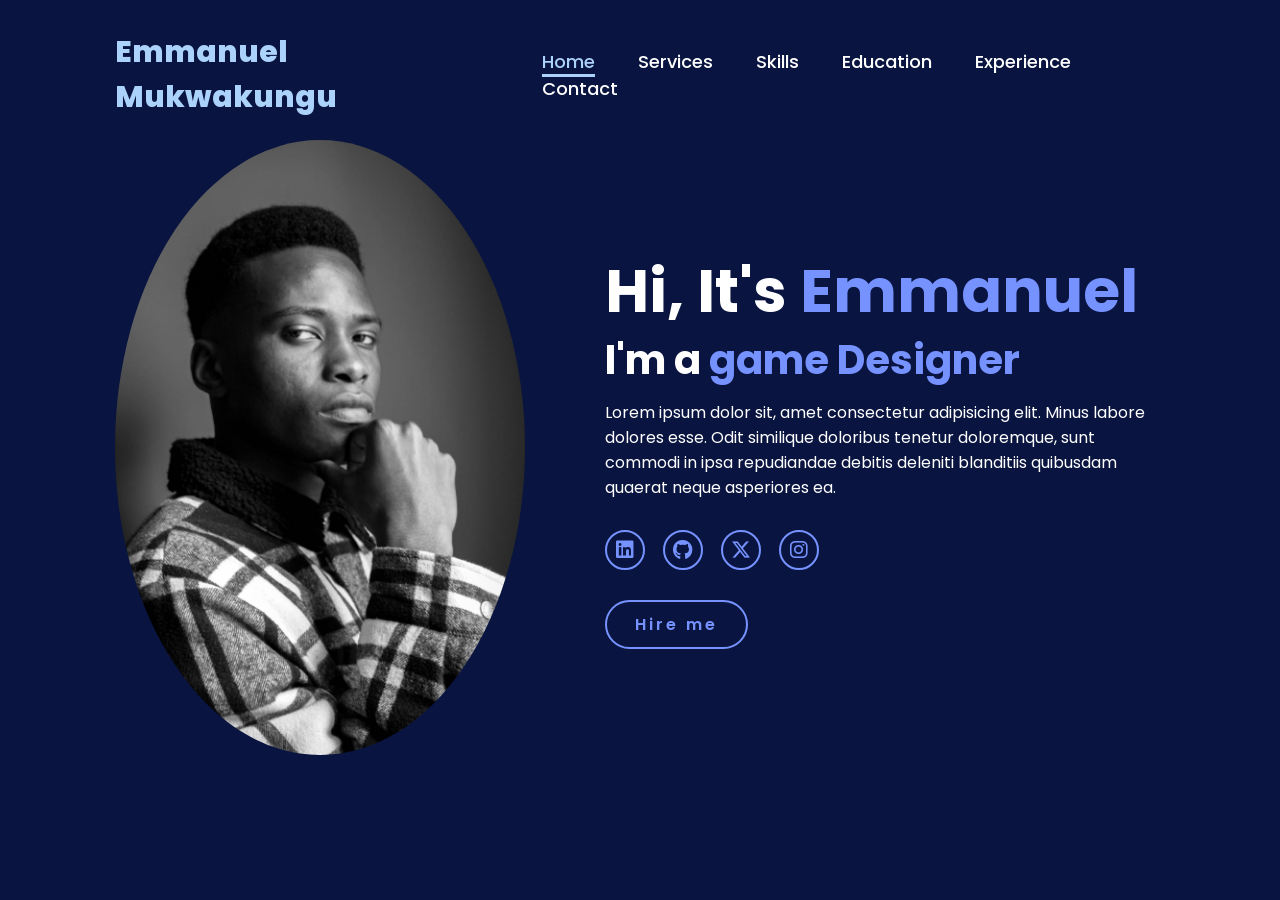
==== index.html @ b51cf949 "Initial portfolio upload" ====
<!DOCTYPE html>
<html lang="en">

<head>
  <meta charset="UTF-8">
  <meta name="viewport" content="width=device-width, initial-scale=1.0">
  <link rel="stylesheet" href="https://cdnjs.cloudflare.com/ajax/libs/font-awesome/6.5.2/css/all.min.css">
  <link rel="stylesheet" href="style.css">
  <title>Portfolio Website</title>
</head>

<body>
  <header>
    <a href="#" class="logo">Emmanuel Mukwakungu</a>

    <nav>
      <a href="#" class="active"> Home</a>
      <a href="#">Services</a>
      <a href="#">Skills</a>
      <a href="#">Education</a>
      <a href="#">Experience</a>
      <a href="#">Contact</a>
    </nav>
  </header>
  <section class="home">
    <div class="home-img">
      <img src="Portfolio Photo.jpeg" alt="">
    </div>
    <div class="home-content">
      <h1>Hi, It's <span>Emmanuel</span></h1>
      <h3 class="typing-text">I'm a <span></span></h3>
      <p>Lorem ipsum dolor sit, amet consectetur adipisicing elit. Minus labore dolores esse. Odit similique doloribus
        tenetur doloremque, sunt commodi in ipsa repudiandae debitis deleniti blanditiis quibusdam quaerat neque
        asperiores ea.</p>
      <div class="social-icons">
        <a href="#"><i class="fa-brands fa-linkedin"></i></a>
        <a href="#"><i class="fa-brands fa-github"></i></a>
        <a href="#"><i class="fa-brands fa-x-twitter"></i></a>
        <a href="#"><i class="fa-brands fa-instagram"></i></a>
      </div>
      <a href="#" class="btn">Hire me</a>
    </div>
  </section>
</body>

</html>
---- style.css ----
@import url('https://fonts.googleapis.com/css2?family=Poppins:wght@100;200;300;400;500;600&display=swap');

* {
  margin: 0;
  padding: 0;
  box-sizing: border-box;
  text-decoration: none;
  border: none;
  outline: none;
  font-family: 'Poppins', sans-serif;
}

html {
  font-size: 62.5%;
}

body {
  width: 100%;
  height: 100vh;
  overflow-x: hidden;
  background-color: #091540;
  color: white;
}

header {
  margin-top: 20px;
  position: fixed;
  top: 0;
  left: 0;
  width: 100%;
  padding: 1rem 9%;
  background-color: transparent;
  filter: drop-shadow(10px);
  display: flex;
  justify-content: space-between;
  align-items: center;
  z-index: 100;
}

.logo {
  font-size: 3rem;
  color: #ABD2FA;
  font-weight: 800;
  cursor: pointer;
  transition: 0.5s ease;
}

.logo:hover {
  transform: scale(1.1);
}

nav a {
  font-size: 1.8rem;
  color: white;
  margin-left: 4rem;
  font-weight: 500;
  transition: 0.3s ease;
  border-bottom: 3px solid transparent;
}

nav a:hover,
nav a.active {
  color: #ABD2FA;
  border-bottom: 3px solid #ABD2FA;
}

@media(max-width:995px) {
  nav {
    position: absolute;
    display: none;
    top: 0;
    right: 0;
    width: 40%;
    border-left: 3px solid #1B2CC1;
    border-bottom: 3px solid #1B2CC1;
    border-bottom-left-radius: 2rem;
    padding: 1rem solid;
    background-color: #161616;
    border-top: 0.1rem solid rgba(0, 0, 0, 0.1);
  }

  nav.active {
    display: block;
  }

  nav a {
    display: block;
    font-size: 2rem;
    margin: 3rem 0;
  }

  nav a:hover,
  nav a.active {
    padding: 1rem;
    border-radius: 0.5rem;
    border-bottom: 0.5rem solid #1B2CC1;
  }
}

section {
  min-height: 100vh;
  padding: 5rem 9% 5rem;
}

.home {
  display: flex;
  justify-content: center;
  align-items: center;
  gap: 8rem;
  background-color: #091540;
}

.home .home-content h1 {
  font-size: 6rem;
  font-weight: 700;
  line-height: 1.3;
}

span {
  color: #7692FF;
}

.home-content h3 {
  font-size: 4rem;
  margin-bottom: 1rem;
  font-weight: 700;
}

.home-content p {
  font-size: 1.6rem;
}

.home-img {
  border-radius: 50%;
}

.home-img img {
  position: relative;
  width: 32vw;
  border-radius: 50%;
  box-shadow: 0 0 25px solid #7692FF;
  cursor: pointer;
  transition: 0.2s linear;
}

.home-img img:hover {
  font-size: 1.8rem;
  font-weight: 500;
}

.social-icons a {
  display: inline-flex;
  justify-content: center;
  align-items: center;
  width: 4rem;
  height: 4rem;
  background-color: transparent;
  border: 0.2rem solid #7692FF;
  font-size: 2rem;
  border-radius: 50%;
  margin: 3rem 1.5rem 3rem 0;
  transition: 0.3s ease;
  color: #7692FF;
}

.social-icons a:hover {
  color: #3D518C;
  transform: scale(1.3) translateY(-5px);
  background-color: #ABD2FA;
  box-shadow: 0 0 25px #ABD2FA;
}

.btn {
  display: inline-block;
  padding: 1rem 2.8rem;
  background-color: #091540;
  border-radius: 4rem;
  font-size: 1.6rem;
  color: #7692FF;
  letter-spacing: 0.3rem;
  font-weight: 600;
  border: 2px solid #7692FF;
  transition: 0.3s ease;
  cursor: pointer;
}

.btn:hover {
  transform: scale3d(1.03);
  background-color: #1B2CC1;
  color: white;
  box-shadow: 0 0 25px #1B2CC1;
}

.typing-text {
  font-size: 34px;
  font-weight: 600;
  min-width: 280px;
}

.typing-text span {
  position: relative;
}

.typing-text span::before {
  content: "game Designer";
  color: #7692FF;
  animation: words 20s infinite;
}

.typing-text span::after {
  content: "";
  background-color: #091540;
  position: absolute;
  width: calc(100% + 8px);
  height: 100%;
  border-left: 3px solid #091540;
  right: -8;
  animation: cursor 0.6s infinite;
}

@keyframes cursor {
  to {
    border-left: 3px solid #ABD2FA;
  }
}

@keyframes words {

  0%,
  20% {
    content: "Game Designer";
  }

  21%,
  40% {
    content: "Game Developer";
  }

  41%,
  60% {
    content: "Web Designer";
  }

  61%,
  100% {
    content: "Basketball Player";
  }
}

@media (max-width: 1000px) {
  .home {
    gap: 4rem;
  }
}

@media(max-width:995px) {
  .home {
    flex-direction: column;
    margin: 5rem 4rem;
  }

  .home .home-content h3 {
    font-size: 2.5rem;
  }

  .home-content h1 {
    font-size: 5rem;
  }

  .home-img img {
    width: 70vw;
    margin-top: 4rem;
  }
}
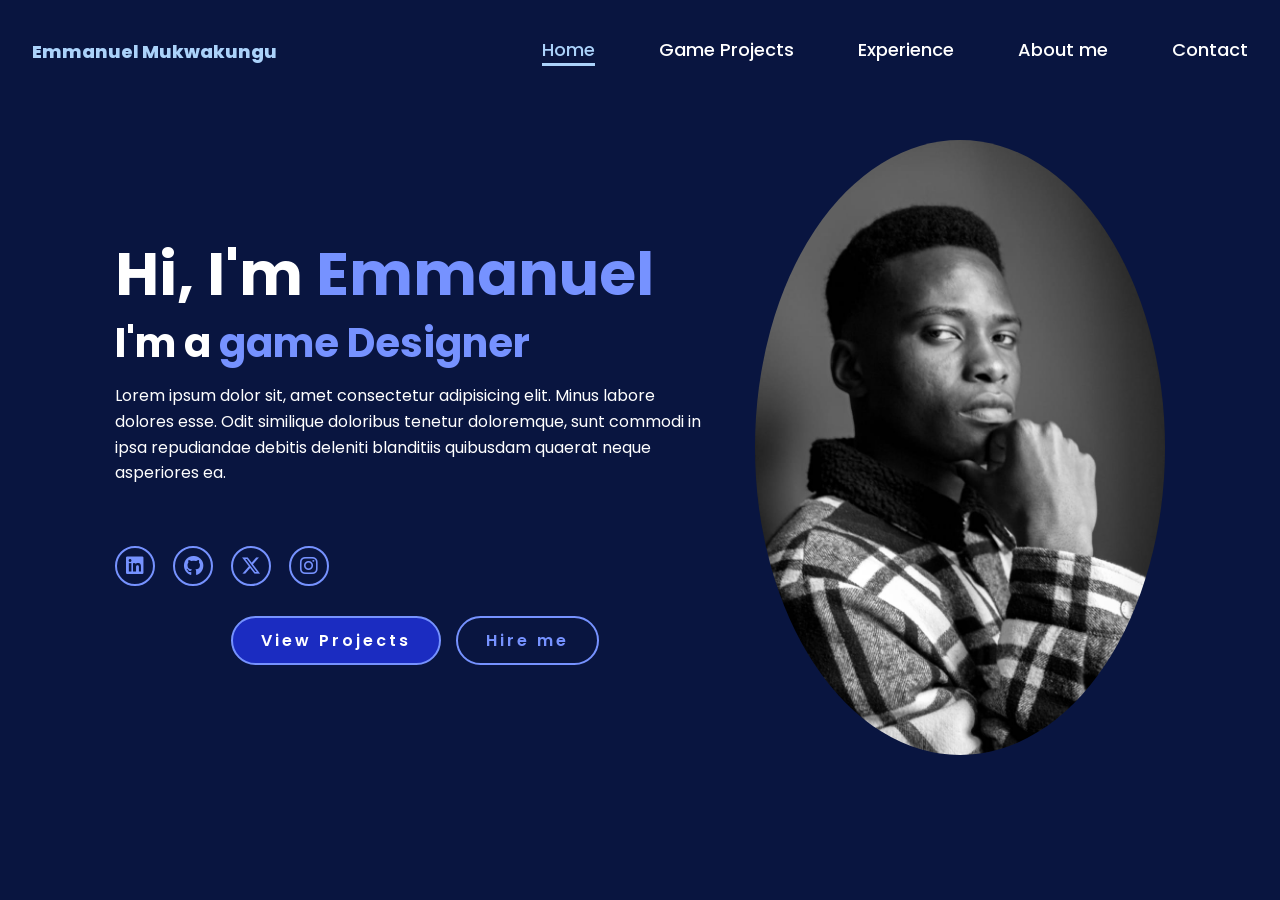
==== commit 6eca31cd: "Updating the home page" ====
--- a/index.html
+++ b/index.html
@@ -12,33 +12,43 @@
 <body>
   <header>
     <a href="#" class="logo">Emmanuel Mukwakungu</a>
+    <script src="script.js"></script>
+    <button class="menu-toggle" aria-label="Toggle navigation">
+      ☰
+    </button>
 
     <nav>
       <a href="#" class="active"> Home</a>
-      <a href="#">Services</a>
-      <a href="#">Skills</a>
-      <a href="#">Education</a>
-      <a href="#">Experience</a>
-      <a href="#">Contact</a>
+      <a href="#projects">Game Projects</a>
+      <a href="#aboutme">Experience</a>
+      <a href="#aboutme">About me</a>
+      <a href="#contact">Contact</a>
     </nav>
   </header>
-  <section class="home">
-    <div class="home-img">
-      <img src="Portfolio Photo.jpeg" alt="">
-    </div>
+  <section class="home" id="home">
     <div class="home-content">
-      <h1>Hi, It's <span>Emmanuel</span></h1>
+      <h1>Hi, I'm <span>Emmanuel</span></h1>
       <h3 class="typing-text">I'm a <span></span></h3>
-      <p>Lorem ipsum dolor sit, amet consectetur adipisicing elit. Minus labore dolores esse. Odit similique doloribus
+      <p>
+        Lorem ipsum dolor sit, amet consectetur adipisicing elit. Minus labore dolores esse. Odit similique doloribus
         tenetur doloremque, sunt commodi in ipsa repudiandae debitis deleniti blanditiis quibusdam quaerat neque
-        asperiores ea.</p>
+        asperiores ea.
+      </p>
       <div class="social-icons">
         <a href="#"><i class="fa-brands fa-linkedin"></i></a>
         <a href="#"><i class="fa-brands fa-github"></i></a>
         <a href="#"><i class="fa-brands fa-x-twitter"></i></a>
         <a href="#"><i class="fa-brands fa-instagram"></i></a>
       </div>
-      <a href="#" class="btn">Hire me</a>
+
+      <div class="home-buttons">
+      <a href="#projects" class="btn primary">View Projects</a>
+      <a href="#contact" class="btn secondary">Hire me</a>
+      </div>
+    </div>
+
+    <div class="home-img">
+      <img src="Portfolio Photo.jpeg" alt="Portrait of Emmanuel">
     </div>
   </section>
 </body>
--- a/style.css
+++ b/style.css
@@ -28,25 +28,32 @@
   top: 0;
   left: 0;
   width: 100%;
-  padding: 1rem 9%;
+  padding: /*1rem 9%*/16px 32px;
   background-color: transparent;
   filter: drop-shadow(10px);
   display: flex;
+  flex-wrap: wrap;
   justify-content: space-between;
   align-items: center;
   z-index: 100;
 }
 
 .logo {
-  font-size: 3rem;
+  font-size: 1.8rem;
   color: #ABD2FA;
   font-weight: 800;
+  white-space: nowrap;
   cursor: pointer;
   transition: 0.5s ease;
 }
 
 .logo:hover {
   transform: scale(1.1);
+}
+
+nav{
+  display: flex;
+  gap: 24px;
 }
 
 nav a {
@@ -62,6 +69,14 @@
 nav a.active {
   color: #ABD2FA;
   border-bottom: 3px solid #ABD2FA;
+}
+
+.menu-toggle{
+  display: none;
+  font-size: 2rem;
+  background: none;
+  border: none;
+  cursor: pointer;
 }
 
 @media(max-width:995px) {
@@ -102,11 +117,13 @@
   padding: 5rem 9% 5rem;
 }
 
+/* HOME sECTION */
 .home {
+  min-height: 100vh;
   display: flex;
-  justify-content: center;
+  justify-content: space-between;
   align-items: center;
-  gap: 8rem;
+  gap: 40px;
   background-color: #091540;
 }
 
@@ -128,8 +145,17 @@
 
 .home-content p {
   font-size: 1.6rem;
-}
-
+  line-height: 1.6;
+  margin-bottom: 30px;
+}
+
+.home-buttons{
+  display: flex;
+  gap: 15px;
+  justify-content: center;
+}
+
+/* HOME IMAGE */
 .home-img {
   border-radius: 50%;
 }
@@ -180,13 +206,25 @@
   letter-spacing: 0.3rem;
   font-weight: 600;
   border: 2px solid #7692FF;
-  transition: 0.3s ease;
+  transition: all 0.3s ease;
   cursor: pointer;
 }
 
-.btn:hover {
+.btn.primary{
+  background-color: #1B2CC1;
+  color: white;
+}
+
+.btn.primary:hover {
   transform: scale3d(1.03);
-  background-color: #1B2CC1;
+  background-color: #C9CEF7;
+  color: #1B2CC1;
+  box-shadow: 0 0 25px #C9CEF7;
+}
+
+.btn.secondary:hover {
+  transform: scale3d(1.03);
+  background-color: #7692FF;
   color: white;
   box-shadow: 0 0 25px #1B2CC1;
 }
@@ -271,4 +309,69 @@
     width: 70vw;
     margin-top: 4rem;
   }
+}
+
+
+/* RESPONSIVE HOME SECTION */
+@media (max-width: 768px){
+  .menu-toggle{
+    display: none;
+  }
+
+  .home{
+    flex-direction: column;
+    justify-content: center;
+    padding: 100px 5% 50px;
+    text-align: center;
+  }
+
+  .home-content{
+    max-width: 100%;
+  }
+
+  .home-buttons{
+    justify-content: center;
+    flex-wrap: wrap;
+  }
+
+  .home-img{
+    width: 420px;
+    margin-top: 30px;
+  }
+
+  .home-contnet h1{
+    font-size: 2.2rem;
+  }
+
+  .home-content h3{
+    font-size: 1.2rem;
+  }
+  
+  header nav{
+    display: none;
+  }
+
+  header{
+    flex-direction: column;
+    align-items: center;
+    gap: 16px;
+  }
+
+  .nav {
+    display: none;
+    flex-direction: column;
+    gap: 16px;
+    margin-top: 16px;
+    width: 100%;
+    text-align: center;
+
+  }
+
+  .nav.active{
+    display: flex;
+  }
+
+  .logo{
+    font-size: 1.5rem;
+  }
 }
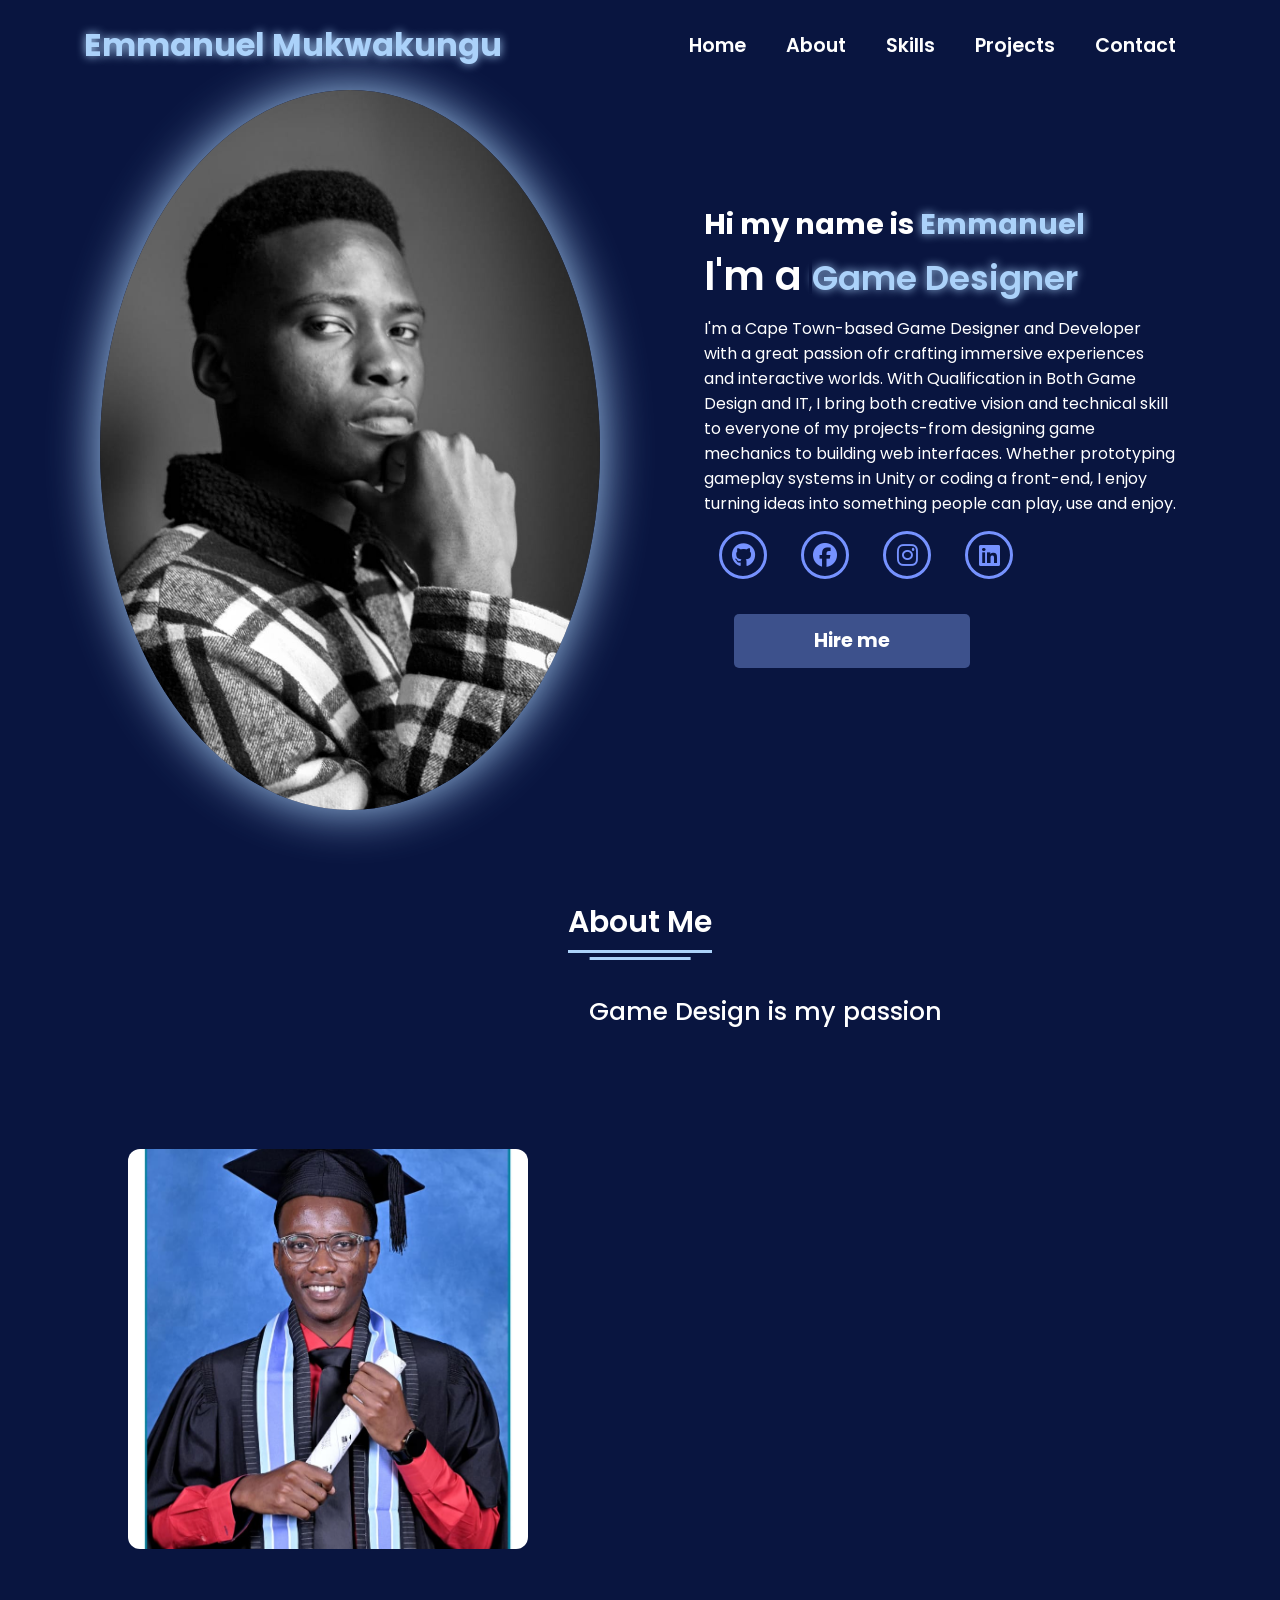
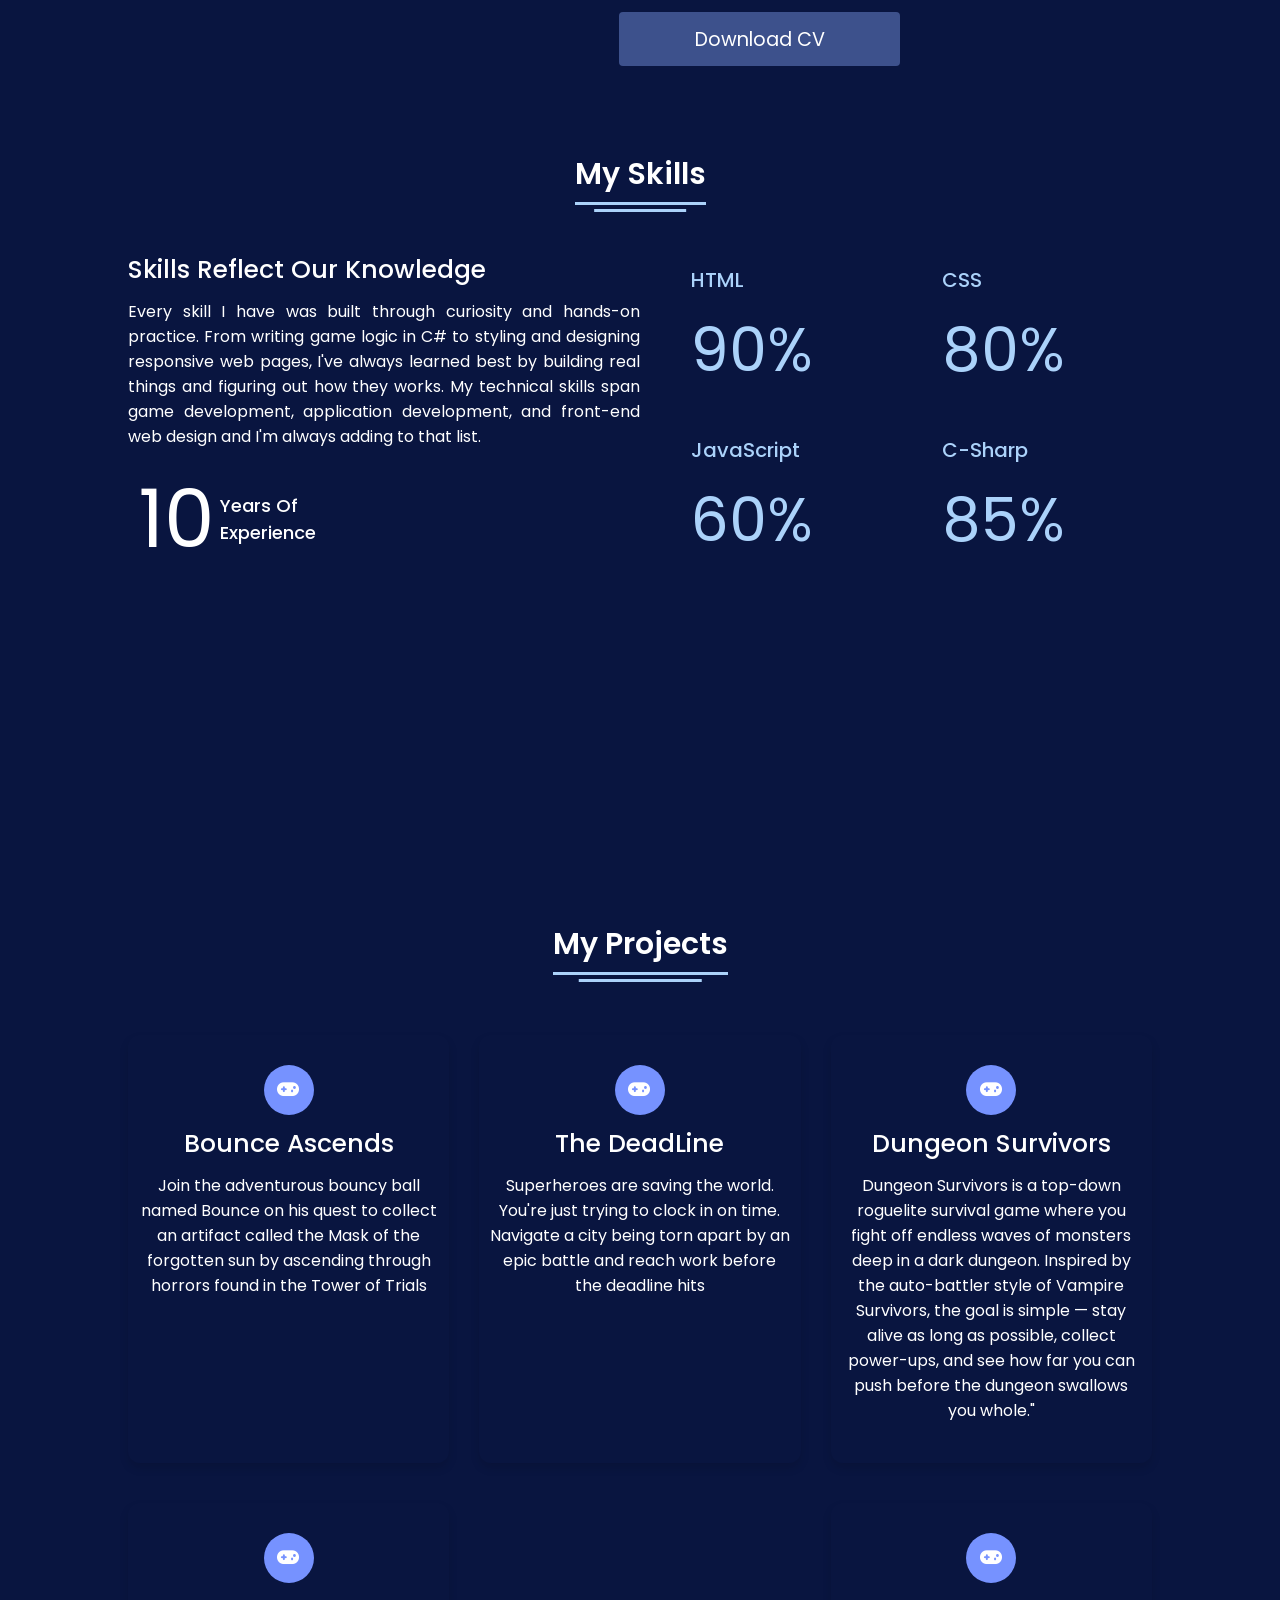
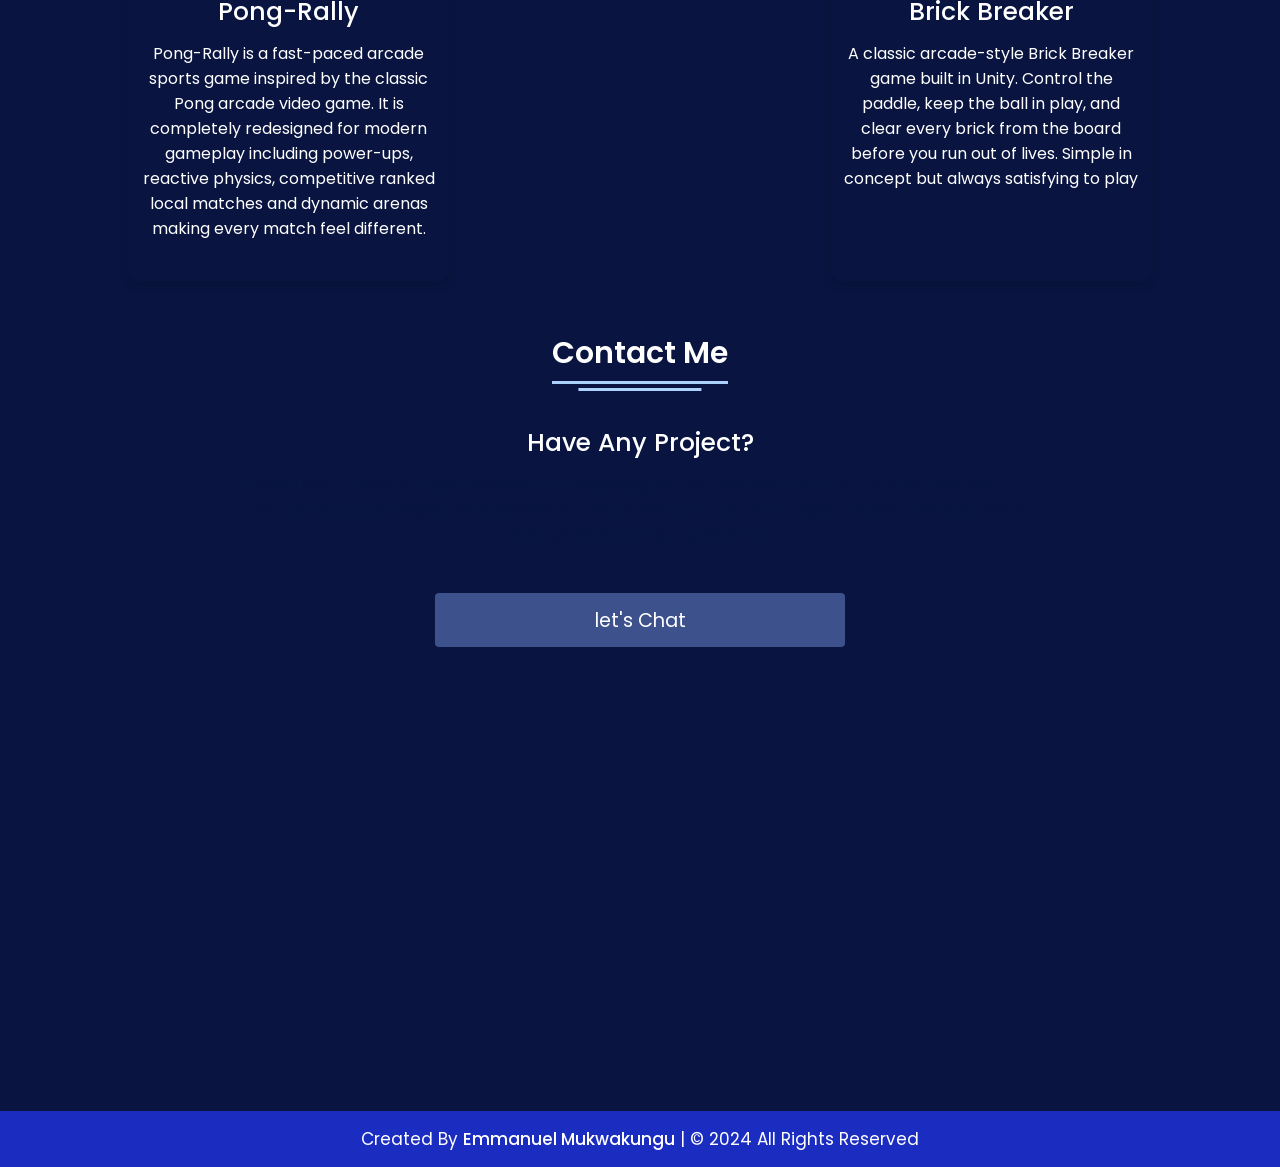
==== commit 43602334: "new website portfolio" ====
--- a/index.html
+++ b/index.html
@@ -1,56 +1,270 @@
 <!DOCTYPE html>
 <html lang="en">
-
 <head>
   <meta charset="UTF-8">
   <meta name="viewport" content="width=device-width, initial-scale=1.0">
   <link rel="stylesheet" href="https://cdnjs.cloudflare.com/ajax/libs/font-awesome/6.5.2/css/all.min.css">
   <link rel="stylesheet" href="style.css">
+  <link rel="stylesheet" href="https://unpkg.com/aos@next/dist/aos.css" />
   <title>Portfolio Website</title>
 </head>
-
 <body>
-  <header>
-    <a href="#" class="logo">Emmanuel Mukwakungu</a>
-    <script src="script.js"></script>
-    <button class="menu-toggle" aria-label="Toggle navigation">
-      ☰
-    </button>
-
-    <nav>
-      <a href="#" class="active"> Home</a>
-      <a href="#projects">Game Projects</a>
-      <a href="#aboutme">Experience</a>
-      <a href="#aboutme">About me</a>
-      <a href="#contact">Contact</a>
-    </nav>
-  </header>
-  <section class="home" id="home">
-    <div class="home-content">
-      <h1>Hi, I'm <span>Emmanuel</span></h1>
-      <h3 class="typing-text">I'm a <span></span></h3>
-      <p>
-        Lorem ipsum dolor sit, amet consectetur adipisicing elit. Minus labore dolores esse. Odit similique doloribus
-        tenetur doloremque, sunt commodi in ipsa repudiandae debitis deleniti blanditiis quibusdam quaerat neque
-        asperiores ea.
-      </p>
-      <div class="social-icons">
-        <a href="#"><i class="fa-brands fa-linkedin"></i></a>
-        <a href="#"><i class="fa-brands fa-github"></i></a>
-        <a href="#"><i class="fa-brands fa-x-twitter"></i></a>
-        <a href="#"><i class="fa-brands fa-instagram"></i></a>
-      </div>
-
-      <div class="home-buttons">
-      <a href="#projects" class="btn primary">View Projects</a>
-      <a href="#contact" class="btn secondary">Hire me</a>
-      </div>
-    </div>
-
-    <div class="home-img">
-      <img src="Portfolio Photo.jpeg" alt="Portrait of Emmanuel">
-    </div>
-  </section>
+
+<!--navigation menu-->
+<nav>
+  <div class="nav-container">
+  <div class="logo" data-aos="zoom-in" data-aos-duration="1500">
+    <span>Emmanuel Mukwakungu</span>
+  </div>
+  <div class="links">
+    <div class="link" data-aos="fade-up" data-aos-duration="1500" data-aos-delay="100"><a href="#home">Home</a></div>
+    <div class="link" data-aos="fade-up" data-aos-duration="1500" data-aos-delay="200"><a href="#about">About</a></div>
+    <div class="link" data-aos="fade-up" data-aos-duration="1500" data-aos-delay="300"><a href="#skills">Skills</a></div>
+    <div class="link" data-aos="fade-up" data-aos-duration="1500" data-aos-delay="400"><a href="#projects">Projects</a></div>
+    <div class="link" data-aos="fade-up" data-aos-duration="1500" data-aos-delay="500"><a href="#contact">Contact</a></div>
+  </div>
+  <i class="fa-solid fa-bars hamburg" onclick="hamburg()"></i>
+  </div>
+
+  <div class="dropdown">
+    <div class="links">
+      <a href="#home">Home</a>
+      <a href="#about">About</a>
+      <a href="#skills">Skills</a>
+      <a href="#projects">Projects</a>
+      <a href="#contacts">Contacts</a>
+      <i class="fa-solid fa-xmark cancel" onclick="cancel()"></i>
+    </div>
+  </div>
+</nav>
+<section>
+  <div class="main-container" data-aos="zoom-out" data-aos-duration="3000">
+    <div class="image">
+      <img src="Portfolio Photo.jpeg" alt="">
+    </div>
+    <div class="content">
+      <h1 data-aos="fade-left" data-aos-duration="1500" data-aos-delay="700">
+        Hi my name is <span>Emmanuel</span>
+      </h1>
+      <div class="typewriter" data-aos="fade-right" data-aos-duration="1500" data-aos-delay="900">
+        I'm a <span class="typewriter-text"><span></span></span>
+       
+      </div>
+      <p data-aos="flip-down" data-aos-duration="1500" data-aos-delay="1100">I'm a Cape Town-based Game Designer and Developer 
+        with a great passion ofr crafting immersive experiences and interactive worlds. With Qualification in Both Game Design 
+        and IT, I bring both creative vision and technical skill to everyone of my projects-from designing game mechanics to building web interfaces. 
+        Whether prototyping gameplay systems in Unity or coding a front-end, I enjoy turning ideas into something people can play, use and enjoy.</p>
+      <div class="social-links">
+        <a href="#" data-aos="fade-up" data-aos-duration="1500" data-aos-delay="1300">
+          <i class="fa-brands fa-github"></i>
+        </a>
+        <a href="#" data-aos="fade-up" data-aos-duration="1500" data-aos-delay="1400">
+          <i class="fa-brands fa-facebook"></i>
+        </a>
+        <a href="#"data-aos="fade-up" data-aos-duration="1500" data-aos-delay="1500">
+          <i class="fa-brands fa-instagram"></i>
+        </a>
+        <a href="https://www.linkedin.com/in/emmanuel-mukwakungu-91aa792b0/?lipi=urn%3Ali%3Apage%3Ad_flagship3_profile_view_base_contact_details%3BE%2FT%2FceKMT%2BmgbDqrGTytTw%3D%3D" target="_blank" data-aos="fade-up" data-aos-duration="1500" data-aos-delay="1600">
+          <i class="fa-brands fa-linkedin"></i>
+        </a>
+      </div>
+      <div class="btn" data-aos="zoom-in" data-aos-duration="1500" data-aos-delay="1800">
+        <button>Hire me</button>
+      </div>
+    </div>
+  </div>
+</section>
+
+
+
+<!--About Section-->
+<section class="about" id="about">
+  <div class="content">
+    <div class="title" data-aos="fade-up" data-aos-duration="1500"><span>About Me</span></div>
+    <div class="about-details">
+      <div class="left" data-aos="fade-right" data-aos-duration="1500" data-aos-delay="200">
+        <img src="WhatsApp Image 2026-07-01 at 04.32.03.jpeg" alt="">
+      </div>
+      <div class="right">
+        <div class="topic" data-aos="fade-left" data-aos-duration="1500" data-aos-delay="200">Game Design is my passion</div>
+        <p data-aos="flip-down" data-aos-duration="1500" data-aos-delay="300">
+        My name is Emmanuel Mukwakungu,I am an aspiring Game Designer, Game Developer, and Web Designer based in Cape Town, South Africa. I
+        hold qualifications in Game Design from SAE Institute and IT from Varsity College, where I developed a strong foundation
+        in both the creative and technical sides of digital media.
+        My journey into game design started with a simple passion — I loved games and wanted to understand how they worked. That
+        curiosity pushed me to learn and study Unity, C#, and the principles behind game mechanics, level design, and player experience.
+        Over time I've built projects ranging from fast-paced arcade games to story-driven concepts, each one teaching me
+        something new about what makes a game feel good to play.
+        Outside of games, I enjoy web design — there's something satisfying about building something clean and functional from
+        scratch using just HTML, CSS, and JavaScript. I see it as another form of design thinking: understanding what a user
+        needs and crafting an experience around that.
+        When I'm not at a screen, you'll find me on the basketball court. The game has taught me a lot about teamwork, focus,
+        and performing under pressure — qualities I carry into everything I do.
+        I'm currently seeking opportunities where I can contribute my skills, keep growing, and work on projects that matter. If
+        you have something in mind, I'd love to hear from it.
+        </p>
+        <div class="button" data-aos="zoom-in-right" data-aos-duration="1500" data-aos-delay="400">
+          <button>Download CV</button>
+        </div>
+      </div>
+    </div>
+  </div>
+</section>
+
+
+
+<!--Skill Section-->
+<section class="skills" id="skills">
+  <div class="content">
+    <div class="title" data-aos="fade-up" data-aos-duration="1200"><span>My Skills</span></div>
+    <div class="skills-details">
+      <div class="text">
+        <div class="topic" data-aos="fade-right" data-aos-duration="1200" data-aos-delay="200">
+          Skills Reflect Our Knowledge
+        </div>
+        <p data-aos="fade-right">Every skill I have was built through curiosity and hands-on practice. From writing game logic in C# to styling and designing
+        responsive web pages, I've always learned best by building real things and figuring out how they works. My technical skills
+        span game development, application development, and front-end web design and I'm always adding to that list.</p>
+        <div class="experience" data-aos="fade-up" data-aos-duration="1200" data-aos-delay="600">
+          <div class="num">10</div>
+          <div class="exp">
+            Years Of<br/>
+            Experience
+          </div>
+        </div>
+      </div>
+      <div class="boxes">
+        <div class="box">
+          <div class="topic" data-aos="fade-right" data-aos-duration="1200" data-aos-delay="150">HTML</div>
+          <div class="per" data-aos="zoom-in" data-aos-duration="1200" data-aos-delay="300">90%</div>
+        </div>
+        <div class="box">
+          <div class="topic" data-aos="fade-left" data-aos-duration="1200" data-aos-delay="150">CSS</div>
+          <div class="per" data-aos="zoom-in" data-aos-duration="1200" data-aos-delay="300">80%</div>
+        </div>
+        <div class="box">
+          <div class="topic" data-aos="fade-right" data-aos-duration="1200" data-aos-delay="450">JavaScript</div>
+          <div class="per" data-aos="zoom-in" data-aos-duration="1200" data-aos-delay="600">60%</div>
+        </div>
+        <div class="box">
+          <div class="topic" data-aos="fade-right" data-aos-duration="1200" data-aos-delay="450">C-Sharp</div>
+          <div class="per" data-aos="zoom-in" data-aos-duration="1200" data-aos-delay="600">85%</div>
+        </div>
+      </div>
+    </div>
+  </div>
+</section>
+
+<!--Project Section-->
+<section class="projects" id="projects">
+  <div class="content">
+    <div class="title" data-aos="fade-up" data-aos-duration="1200"><span>My Projects</span></div>
+    <div class="boxes">
+      <div class="box" data-aos="fade-up" data-aos-duration="1500" data-aos-delay="200">
+        <div class="icon">
+          <i class="fas fa-gamepad"></i>
+        </div>
+        <div class="topic">Bounce Ascends</div>
+        <p>Join the adventurous bouncy ball named Bounce on his quest to collect an artifact called the
+        Mask of the forgotten sun by ascending through horrors found in the Tower of Trials</p>
+      </div>
+      <div class="box" data-aos="fade-up" data-aos-duration="1500" data-aos-delay="400">
+        <div class="icon">
+          <i class="fas fa-gamepad"></i>
+        </div>
+        <div class="topic">The DeadLine</div>
+        <p>Superheroes are saving the world. You're just trying to clock in on time. Navigate a city being torn apart by an epic
+        battle and reach work before the deadline hits</p>
+      </div>
+      <div class="box" data-aos="fade-up" data-aos-duration="1500" data-aos-delay="600">
+        <div class="icon">
+          <i class="fas fa-gamepad"></i>
+        </div>
+        <div class="topic">Dungeon Survivors</div>
+        <p>Dungeon Survivors is a top-down roguelite survival game where you fight off endless waves of monsters deep in a dark
+        dungeon. Inspired by the auto-battler style of Vampire Survivors, the goal is simple — stay alive as long as possible,
+        collect power-ups, and see how far you can push before the dungeon swallows you whole."</p>
+      </div>
+      <div class="box"data-aos="fade-up" data-aos-duration="1500" data-aos-delay="800">
+        <div class="icon">
+          <i class="fas fa-gamepad"></i>
+        </div>
+        <div class="topic">Pong-Rally</div>
+        <p>Pong-Rally is a fast-paced arcade sports game inspired by the classic Pong arcade video game. It is completely
+        redesigned for modern gameplay including power-ups, reactive physics, competitive ranked local matches and dynamic
+        arenas making every match feel different.
+</p>
+      </div>
+      <div class="box"data-aos="fade-up" data-aos-duration="1500" data-aos-delay="1000">
+        <div class="icon">
+          <i class="fas fa-gamepad"></i>
+        </div>
+        <div class="topic">Brick Breaker</div>
+        <p>A classic arcade-style Brick Breaker game built in Unity. Control the paddle, keep the ball in play, and clear every
+        brick from the board before you run out of lives. Simple in concept but always satisfying to play</p>
+      </div>
+    </div>
+  </div>
+</section>
+
+<!--Contact Section-->
+<section class="contact" id="contact">
+  <div class="content">
+    <div class="title" data-aos="fade-up" data-aos-duration="1500">
+      <span>Contact Me</span>
+    </div>
+    <div class="text">
+      <div class="topic" data-aos="fade-right" data-aos-duration="1500" data-aos-delay="200">Have Any Project?</div>
+      <p>Lorem ipsum dolor sit amet consectetur adipisicing elit. Sint sed beatae at natus totam voluptatum, veritatis nam amet explicabo laboriosam modi provident architecto adipisci repellat exercitationem eius repudiandae! Quo, quibusdam.</p>
+      <div class="button" data-aos="zoom-in" data-aos-duration="1500" data-aos-delay="400">
+        <button onclick="openModal()">let's Chat</button>
+      </div>
+    </div>
+  </div>
+</section>
+
+<!-- Contact Modal -->
+<div class="modal-overlay" id="contactModal">
+  <div class="modal">
+    <i class="fa-solid fa-xmark modal-close" onclick="closeModal()"></i>
+    <h2>Let's Connect</h2>
+    <p class="modal-subtitle">Feel free to reach out through any of these platforms</p>
+
+    <div class="modal-links">
+      <a href="mailto:youremail@gmail.com">
+        <i class="fa-solid fa-envelope"></i>
+        <span>mukwakunguemmanuelgmail.com</span>
+      </a>
+      <a href="www.linkedin.com/in/emmanuel-mukwakungu-91aa792b0" target="_blank" rel="noopener noreferrer">
+        <i class="fa-brands fa-linkedin"></i>
+        <span>linkedin.com/in/emmanuel-mukwakungu</span>
+      </a>
+      <a href="https://github.com/" target="_blank" rel="noopener noreferrer">
+        <i class="fa-brands fa-github"></i>
+        <span>github.com/emmanuelmukwakungu</span>
+      </a>
+      <a href="tel:+27000000000">
+        <i class="fa-solid fa-phone"></i>
+        <span>(+27) 063 670 2271</span>
+      </a>
+    </div>
+  </div>
+</div>
+
+
+<!--Footer Section Start-->
+<footer>
+  <div class="text">
+    <span>Created By
+      <a href="#">Emmanuel Mukwakungu</a> | &#169; 2024 All Rights Reserved</span>
+  </div>
+</footer>
+
+  <script src="https://unpkg.com/aos@next/dist/aos.js"></script>
+  <script>
+    AOS.init();
+  </script>
+
+<script src="script.js"></script>
 </body>
-
 </html>
--- a/style.css
+++ b/style.css
@@ -1,258 +1,219 @@
+/*Google Font CDN Link*/
 @import url('https://fonts.googleapis.com/css2?family=Poppins:wght@100;200;300;400;500;600&display=swap');
-
-* {
+*{
   margin: 0;
   padding: 0;
   box-sizing: border-box;
+  font-family: 'Poppins', sans-serif;
   text-decoration: none;
-  border: none;
-  outline: none;
-  font-family: 'Poppins', sans-serif;
-}
-
-html {
-  font-size: 62.5%;
+  scroll-behavior: smooth;
 }
 
 body {
   width: 100%;
-  height: 100vh;
+  height: auto;
+  background-color: #091540;
   overflow-x: hidden;
-  background-color: #091540;
-  color: white;
-}
-
-header {
-  margin-top: 20px;
-  position: fixed;
+}
+
+/* Custom Scroll Bar CSS*/
+::-webkit-scrollbar{
+  width: 10px;
+}
+
+::-webkit-scrollbar-track {
+  background: #f1f1f1;
+}
+
+::-webkit-scrollbar-thumb{
+  background: #ABD2FA;
+  border-radius: 12px;
+  transition: all 0.3 ease;
+}
+
+::-webkit-scrollbar-thumb:hover {
+  background: #ABD2FA;
+}
+
+/* Nav Bar Styling*/
+nav{
+  width: 100%;
+  height: 10vh;
+
+}
+
+.nav-container{
+  width: 100%;
+  height: 100%;
+  display: flex;
+  justify-content: space-around;
+  align-items: center;
+}
+
+.logo{
+  color: white;
+  font-size: 2rem;
+  font-weight: bold;
+}
+
+.logo span{
+  color: #ABD2FA;
+  text-shadow: 0 0 10px #ABD2FA;
+}
+
+.hamburg,
+.cancel{
+  cursor: pointer;
+  position: absolute;
+  right: 15px;
+  top: 10px;
+  color: white;
+  opacity: 0;
+  pointer-events: none;
+  font-size: clamp(2.5rem, 0.5rem + 5vw, 3rem);
+ 
+}
+
+.nav-container .links{
+  display: flex;
+}
+
+.nav-container .links a{
+  position: relative;
+  font-size: 1.2rem;
+  color: white;
+  margin: 0 20px;
+  text-decoration: none;
+  font-weight: 550;
+  transition: 0.3s linear;
+}
+
+.nav-container .links a::before{
+  position: absolute;
+  content: "";
+  bottom: -3px;
+  left: 0;
+  width: 0%;
+  height: 3px;
+  background-color: #3D518C;
+  transition: 0.2s linear;
+}
+
+.nav-container .links a::hover::before{
+  width: 100%;
+}
+
+.nav-container .links a:hover{
+  color: #ABD2FA;
+}
+
+.dropdown{
+  z-index: 100;
+  position: absolute;
   top: 0;
-  left: 0;
-  width: 100%;
-  padding: /*1rem 9%*/16px 32px;
-  background-color: transparent;
-  filter: drop-shadow(10px);
-  display: flex;
-  flex-wrap: wrap;
+  transform: translateY(-500px);
+  width: 100%;
+  height: auto;
+  backdrop-filter: blur(4px) brightness(40%);
+  box-shadow: 0 0 20px black;
+  transition: 0.2s linear;
+}
+
+.dropdown .links a{
+  display: flex;
+  color: white;
+  text-decoration: none;
+  justify-content: center;
+  padding: 15px 0;
+  align-items: center;
+  transition: 0.2s linear;
+}
+
+.dropdown .links a:hover{
+  background-color: #3D518C;
+}
+
+section{
+  width: 100%;
+  min-height: 90vh;
+}
+
+section .main-container{
+  display: flex;
   justify-content: space-between;
+  padding-left: 100px;
   align-items: center;
-  z-index: 100;
-}
-
-.logo {
-  font-size: 1.8rem;
-  color: #ABD2FA;
-  font-weight: 800;
-  white-space: nowrap;
-  cursor: pointer;
-  transition: 0.5s ease;
-}
-
-.logo:hover {
-  transform: scale(1.1);
-}
-
-nav{
-  display: flex;
-  gap: 24px;
-}
-
-nav a {
-  font-size: 1.8rem;
-  color: white;
-  margin-left: 4rem;
-  font-weight: 500;
-  transition: 0.3s ease;
-  border-bottom: 3px solid transparent;
-}
-
-nav a:hover,
-nav a.active {
-  color: #ABD2FA;
-  border-bottom: 3px solid #ABD2FA;
-}
-
-.menu-toggle{
-  display: none;
-  font-size: 2rem;
-  background: none;
-  border: none;
-  cursor: pointer;
-}
-
-@media(max-width:995px) {
-  nav {
-    position: absolute;
-    display: none;
-    top: 0;
-    right: 0;
-    width: 40%;
-    border-left: 3px solid #1B2CC1;
-    border-bottom: 3px solid #1B2CC1;
-    border-bottom-left-radius: 2rem;
-    padding: 1rem solid;
-    background-color: #161616;
-    border-top: 0.1rem solid rgba(0, 0, 0, 0.1);
-  }
-
-  nav.active {
-    display: block;
-  }
-
-  nav a {
-    display: block;
-    font-size: 2rem;
-    margin: 3rem 0;
-  }
-
-  nav a:hover,
-  nav a.active {
-    padding: 1rem;
-    border-radius: 0.5rem;
-    border-bottom: 0.5rem solid #1B2CC1;
-  }
-}
-
-section {
-  min-height: 100vh;
-  padding: 5rem 9% 5rem;
-}
-
-/* HOME sECTION */
-.home {
-  min-height: 100vh;
-  display: flex;
-  justify-content: space-between;
-  align-items: center;
-  gap: 40px;
-  background-color: #091540;
-}
-
-.home .home-content h1 {
-  font-size: 6rem;
-  font-weight: 700;
-  line-height: 1.3;
-}
-
-span {
-  color: #7692FF;
-}
-
-.home-content h3 {
-  font-size: 4rem;
-  margin-bottom: 1rem;
-  font-weight: 700;
-}
-
-.home-content p {
-  font-size: 1.6rem;
-  line-height: 1.6;
-  margin-bottom: 30px;
-}
-
-.home-buttons{
-  display: flex;
-  gap: 15px;
-  justify-content: center;
-}
-
-/* HOME IMAGE */
-.home-img {
-  border-radius: 50%;
-}
-
-.home-img img {
-  position: relative;
-  width: 32vw;
-  border-radius: 50%;
-  box-shadow: 0 0 25px solid #7692FF;
-  cursor: pointer;
-  transition: 0.2s linear;
-}
-
-.home-img img:hover {
-  font-size: 1.8rem;
-  font-weight: 500;
-}
-
-.social-icons a {
-  display: inline-flex;
-  justify-content: center;
-  align-items: center;
-  width: 4rem;
-  height: 4rem;
-  background-color: transparent;
-  border: 0.2rem solid #7692FF;
-  font-size: 2rem;
-  border-radius: 50%;
-  margin: 3rem 1.5rem 3rem 0;
-  transition: 0.3s ease;
-  color: #7692FF;
-}
-
-.social-icons a:hover {
-  color: #3D518C;
-  transform: scale(1.3) translateY(-5px);
-  background-color: #ABD2FA;
-  box-shadow: 0 0 25px #ABD2FA;
-}
-
-.btn {
-  display: inline-block;
-  padding: 1rem 2.8rem;
-  background-color: #091540;
-  border-radius: 4rem;
-  font-size: 1.6rem;
-  color: #7692FF;
-  letter-spacing: 0.3rem;
+}
+
+.main-container .image{
+  width: 500px;
+  height: 80vh;
+  border-radius: 100%;
+  overflow: hidden;
+  box-shadow: 0 0 50px #ABD2FA;
+}
+
+.main-container .image img{
+  width: 100%;
+}
+
+.main-container .image:hover{
+  animation: animate 1.5s ease-in-out infinite;
+}
+
+@keyframes animate {
+  0%{
+    scale: 1;
+  }
+
+  50%{
+    scale: 1.05;
+  }
+
+  100%{
+    scale: 1;
+  }
+}
+
+.main-container .content{
+  color: white;
+  width: 40%;
+}
+
+.content h1{
+  font-size: clamp(1rem, 1rem + 5vw, 1.8rem);
+}
+
+.content h1 span{
+  color: #ABD2FA;
+  text-shadow: 0 0 10px #ABD2FA;
+}
+
+.content .typewriter{
+  font-size: clamp(1rem, 1rem + 5vw, 2.5rem);
   font-weight: 600;
-  border: 2px solid #7692FF;
-  transition: all 0.3s ease;
-  cursor: pointer;
-}
-
-.btn.primary{
-  background-color: #1B2CC1;
-  color: white;
-}
-
-.btn.primary:hover {
-  transform: scale3d(1.03);
-  background-color: #C9CEF7;
-  color: #1B2CC1;
-  box-shadow: 0 0 25px #C9CEF7;
-}
-
-.btn.secondary:hover {
-  transform: scale3d(1.03);
-  background-color: #7692FF;
-  color: white;
-  box-shadow: 0 0 25px #1B2CC1;
-}
-
-.typing-text {
+}
+
+.typewriter-text {
   font-size: 34px;
   font-weight: 600;
   min-width: 280px;
 }
 
-.typing-text span {
+.typewriter-text span {
   position: relative;
 }
 
-.typing-text span::before {
-  content: "game Designer";
-  color: #7692FF;
-  animation: words 20s infinite;
-}
-
-.typing-text span::after {
+
+
+.typewriter-text span::after {
   content: "";
-  background-color: #091540;
+  background-color: transparent;
   position: absolute;
   width: calc(100% + 8px);
   height: 100%;
   border-left: 3px solid #091540;
-  right: -8;
+  right: -8px;
   animation: cursor 0.6s infinite;
 }
 
@@ -262,116 +223,546 @@
   }
 }
 
-@keyframes words {
-
-  0%,
-  20% {
-    content: "Game Designer";
-  }
-
-  21%,
-  40% {
-    content: "Game Developer";
-  }
-
-  41%,
-  60% {
-    content: "Web Designer";
-  }
-
-  61%,
-  100% {
-    content: "Basketball Player";
-  }
-}
-
-@media (max-width: 1000px) {
-  .home {
-    gap: 4rem;
-  }
-}
-
-@media(max-width:995px) {
-  .home {
+
+
+.content .typewriter-text{
+  color: #ABD2FA;
+  text-shadow: 0 0 10px #ABD2FA;
+}
+
+.content p{
+  font-size: clamp(0.4rem, 0.2rem + 9vw, 1rem);
+  margin: 10px 0;
+}
+
+.social-links i{
+  display: inline-flex;
+  justify-content: center;
+  align-items: center;
+  width: 3rem;
+  height: 3rem;
+  background-color: transparent;
+  border: 0.2rem solid #7692FF;
+  border-radius: 50%;
+  color: #7692FF;
+  margin: 5px 15px;
+  font-size: 1.5rem;
+  transition: 0.2s linear;
+}
+
+.social-links i:hover{
+  scale: 1.3;
+  color: #7692FF;
+  background-color: #ABD2FA;
+  filter: drop-shadow(0 0 10px #ABD2FA);
+}
+
+.content button{
+  width: 50%;
+  height: 6vh;
+  margin: 30px;
+  background-color: #3D518C;
+  color: white;
+  border: none;
+  outline: none;
+  font-size: 120%;
+  font-weight: 700;
+  border-radius: 5px;
+  transition: 0.2s linear;
+}
+
+.content button:hover{
+  scale: 1.1;
+  color:#ABD2FA;
+  border: 2px solid #ABD2FA;
+  background-color: transparent;
+  font-weight: 700;
+  box-shadow: 0 0 40px #7692FF;
+}
+
+/*About Section Styling*/
+section .content{
+  width: 80%;
+  margin: 0px auto;
+  font-family: 'Poppins', sans-serif;
+}
+
+.about .about-details{
+  display: flex;
+  justify-content: space-between;
+  align-items: center;
+}
+
+section .title{
+  display: flex;
+  justify-content: center;
+  margin-bottom: 40px;
+}
+
+section .title span{
+  color: white;
+  font-size: 30px;
+  font-weight: 600;
+  position: relative;
+  padding-bottom: 8px;
+}
+
+section .title span::before,
+section .title span::after{
+  content: '';
+  position: absolute;
+  height: 3px;
+  width: 100%;
+  background: #ABD2FA;
+  left: 0;
+  bottom: 0;
+}
+
+section .title span::after{
+  bottom: -7px;
+  width: 70%;
+  left: 50%;
+  transform: translateX(-50%);
+}
+
+.about .about-details .left{
+  width: 45%;
+}
+
+.about .left img{
+  height: 400px;
+  width: 400px;
+  object-fit: cover;
+  border-radius: 12px;
+}
+
+.about-details .right{
+  width: 55%;  
+}
+
+section .topic{
+  color: white;
+  font-size: 25px;
+  font-weight: 500;
+  margin-bottom: 10px;
+}
+
+.about-details .right p{
+  text-align: justify;
+  color: white; 
+}
+
+section .button{
+  margin: 16px 0;
+}
+
+section .button button{
+  outline: none;
+  padding: 8px 16px;
+  border-radius: 4px;
+  font-weight: 400;
+  background: #3D518C;
+  color: #fff;
+  border: 2px solid transparent;
+  cursor: pointer;
+  transition: all 0.4s ease;
+}
+
+section .button button:hover{
+  border-color: #ABD2FA;
+  background-color: #fff;
+  color: #7692FF;
+}
+
+/*Skills Section Styling*/
+.skills{
+  background: #091540;
+}
+
+.skills .content{
+  padding: 40px 0;
+}
+
+.skills .skills-details{
+  display: flex;
+  justify-content: space-between;
+  align-items: center;
+}
+
+.skills-details .text{
+  width: 50%;
+}
+
+.skills-details p{
+  color: white;
+  text-align: justify;
+}
+
+  .skills .skills-details .experience{
+    display: flex;
+    align-items: center;
+    margin: 0 10px;
+  }
+
+.skills-details .experience .num{
+  color: white;
+  font-size: 80px;
+}
+
+.skills-details .experience .exp{
+  color: white;
+  margin-left: 20px;
+  font-size: 18px;
+  font-weight: 500;
+  margin: 0 6px;
+}
+
+.skills-details .boxes{
+  width: 45%;
+  display: flex;
+  flex-wrap: wrap;
+  justify-content: space-between;
+}
+
+.skills-details .box{
+  width: calc(100% / 2 - 20px);
+  margin: 20px 0;
+}
+
+.skills-details .boxes .topic{
+  font-size: 20px;
+  color: #ABD2FA;
+}
+
+.skills-details .boxes .per{
+  font-size: 60px;
+  color: #ABD2FA;
+}
+
+/*Projects Section Styling*/
+.projects .boxes{
+  display: flex;
+  flex-wrap: wrap;
+  justify-content: space-between;
+}
+
+.projects .boxes .box{
+  margin: 20px 0;
+  width: calc(100% / 3 - 20px);
+  text-align: center;
+  border-radius: 12px;
+  padding: 30px 10px;
+  box-shadow: 0 5px 10px rgba(0, 0, 0, 0.12);
+  cursor: pointer;
+  color: white;
+  transition: all 0.4s ease;
+}
+
+.projects .boxes .box:hover{
+  background: #3D518C;
+  color: #fff;
+}
+
+.projects .boxes .box .icon{
+  height: 50px;
+  width: 50px;
+  background: #7692FF;
+  border-radius: 50%;
+  text-align: center;
+  line-height: 50px;
+  font-size: 18px;
+  color: #fff;
+  margin: 0 auto 10px auto;
+  transition: all 0.4s ease;
+}
+
+.boxes .box:hover .icon{
+  background-color: #fff;
+  color: #ABD2FA;
+}
+
+.projects .boxes .box:hover .topic,
+.projects .boxes .box:hover p{
+  color: white;
+  transition: all 0.4s ease;
+}
+
+.projects .boxes .box:hover .topic,
+.projects .boxes .box:hover p{
+  color: #fff;
+}
+
+/*Contact Section Styling*/
+.contact{
+  background: #091540;
+}
+
+.contact .content{
+  margin: 0 auto;
+  padding: 30px 0;
+}
+
+.contact .text{
+  width: 80%;
+  text-align: center;
+  margin: auto;
+  color: #091540;
+}
+
+/* Modal */
+.modal-overlay {
+  position: fixed;
+  top: 0;
+  left: 0;
+  width: 100%;
+  height: 100%;
+  background: rgba(0, 0, 0, 0.7);
+  backdrop-filter: blur(4px);
+  z-index: 1000;
+  display: flex;
+  justify-content: center;
+  align-items: center;
+  opacity: 0;
+  pointer-events: none;
+  transition: opacity 0.3s ease;
+}
+
+.modal-overlay.active {
+  opacity: 1;
+  pointer-events: all;
+}
+
+.modal {
+  background: #3D518C;
+  border: 1px solid #7692FF;
+  box-shadow: 0 0 40px #7692FF;
+  border-radius: 12px;
+  padding: 40px;
+  width: 90%;
+  max-width: 480px;
+  position: relative;
+  transform: scale(0.8);
+  transition: transform 0.3s ease;
+}
+
+.modal-overlay.active .modal {
+  transform: scale(1);
+}
+
+.modal h2 {
+  color: #ABD2FA;
+  font-size: 28px;
+  font-weight: 600;
+  text-shadow: 0 0 10px #ABD2FA;
+  margin-bottom: 8px;
+}
+
+.modal-subtitle {
+  color: white;
+  font-size: 14px;
+  margin-bottom: 30px;
+  opacity: 0.8;
+}
+
+.modal-close {
+  position: absolute;
+  top: 15px;
+  right: 20px;
+  color: white;
+  font-size: 24px;
+  cursor: pointer;
+  transition: 0.2s linear;
+}
+
+.modal-close:hover {
+  color: #ABD2FA;
+  text-shadow: 0 0 10px #ABD2FA;
+}
+
+.modal-links {
+  display: flex;
+  flex-direction: column;
+  gap: 16px;
+}
+
+.modal-links a {
+  display: flex;
+  align-items: center;
+  gap: 16px;
+  color: white;
+  text-decoration: none;
+  padding: 12px 16px;
+  border-radius: 8px;
+  border: 1px solid #3D518C;
+  transition: all 0.3s ease;
+}
+
+.modal-links a:hover {
+  background: #3D518C;
+  border-color: #ABD2FA;
+  box-shadow: 0 0 15px rgba(171, 210, 250, 0.3);
+  color: #ABD2FA;
+}
+
+.modal-links a i {
+  font-size: 20px;
+  color: #ABD2FA;
+  width: 24px;
+  text-align: center;
+}
+
+.modal-links a span {
+  font-size: 15px;
+}
+
+/*Footer Section Styling*/
+footer{
+  background: #1B2CC1;
+  padding: 15px 0;
+  text-align: center;
+  font-family: 'Poppins', sans-serif;
+}
+
+footer .text span{
+  font-size: 17px;
+  font-weight: 400;
+  color: #fff;
+}
+
+footer .text span a{
+  font-weight: 500;
+  color: #FFF;
+}
+
+footer .text span a:hover{
+  text-decoration: underline;
+}
+
+.scroll-button a{
+  position: fixed;
+  bottom: 20px;
+  right: 20px;
+  color: #fff;
+  background: #ABD2FA;
+  padding: 7px 12px;;
+  font-size: 18px;
+  border-radius: 6px;
+  box-shadow: rgba(0, 0, 0, 0.15);
+  display: none;
+}
+
+@media (max-width: 1000px){
+  .about .about-details{
+    justify-content: center;
     flex-direction: column;
-    margin: 5rem 4rem;
-  }
-
-  .home .home-content h3 {
-    font-size: 2.5rem;
-  }
-
-  .home-content h1 {
-    font-size: 5rem;
-  }
-
-  .home-img img {
-    width: 70vw;
-    margin-top: 4rem;
-  }
-}
-
-
-/* RESPONSIVE HOME SECTION */
-@media (max-width: 768px){
-  .menu-toggle{
+  }
+  .about .about-details .left{
+    display: flex;
+    justify-content: center;
+    width: 100%;
+  }
+  .about-details .right{
+    width: 90%;
+    margin: 40px 0;
+  }
+  .projects .boxes .box{
+    margin: 20px 0;
+    width: calc(100% / 2 - 20px);
+  }
+}
+
+@media (max-width: 900px){
+  .about .left img{
+    height: 350px;
+    width: 350px;
+  }
+}
+
+@media (max-width: 968px){
+  nav .logo{
+    position: absolute;
+    top: 16px;
+    left: 15px;
+    font-size: 1.5rem;
+  }
+
+  section .main-container{
+    padding-left: 0px;
+    display: flex;
+    flex-direction: column;
+  }
+
+  .nav-container .links{
     display: none;
   }
 
-  .home{
+  .hamburg, 
+  .cancel{
+    opacity: 1;
+    pointer-events: visible;
+  }
+
+  .main-container .content{
+    margin-top: 20px;
+    width: 80%;
+  }
+
+  .social-links i{
+    width: 2.5rem;
+    height: 2.5rem;
+    font-size: 1.5rem;
+  }
+
+  .main-container .image{
+    z-index: -1;
+    width: 50%;
+    height: 60%;
+  }
+
+  .skills .skills-details{
+    align-items: center;
+    justify-content: center;
     flex-direction: column;
+  }
+
+  .skills-details .text{
+    width: 100%;
+    margin-bottom: 50px;
+  }
+
+  .skills-details .boxes{
     justify-content: center;
-    padding: 100px 5% 50px;
-    text-align: center;
-  }
-
-  .home-content{
-    max-width: 100%;
-  }
-
-  .home-buttons{
-    justify-content: center;
-    flex-wrap: wrap;
-  }
-
-  .home-img{
-    width: 420px;
-    margin-top: 30px;
-  }
-
-  .home-contnet h1{
-    font-size: 2.2rem;
-  }
-
-  .home-content h3{
-    font-size: 1.2rem;
-  }
-  
-  header nav{
-    display: none;
-  }
-
-  header{
-    flex-direction: column;
     align-items: center;
-    gap: 16px;
-  }
-
-  .nav {
-    display: none;
-    flex-direction: column;
-    gap: 16px;
-    margin-top: 16px;
     width: 100%;
-    text-align: center;
-
-  }
-
-  .nav.active{
-    display: flex;
-  }
-
-  .logo{
-    font-size: 1.5rem;
+  }
+
+  .projects .boxes .box{
+    margin: 20px 0;
+    width: 100%;
+  }
+
+  .contact .text{
+    width: 100%;
+  }
+}
+
+@media (max-width: 500px){
+  .main-container .image{
+    width: 50%;
+    height: 60%;
+    margin-bottom: 0px;
+  }
+
+  .main-container .content{
+    width: 80%;
+  }
+
+  .main-container .button{
+    margin-top: 15px;
+  }
+
+  .skills-details .boxes .per{
+    font-size: 50px;
+    color: #ABD2FA;
   }
 }
